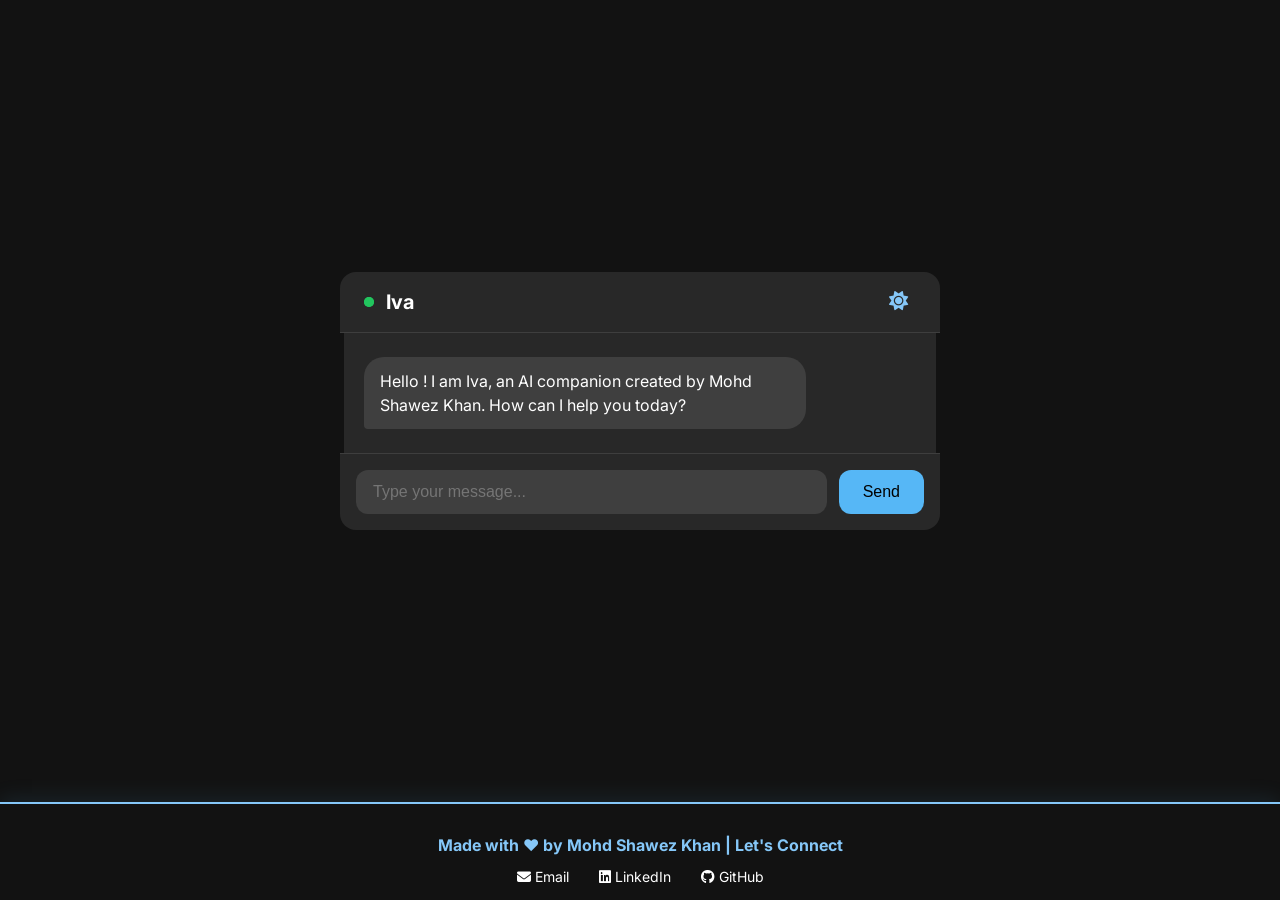
==== index.html @ 70903253 "Added file" ====
<!DOCTYPE html>
<html lang="en">
<head>
    <meta charset="UTF-8">
    <meta name="viewport" content="width=device-width, initial-scale=1.0">
    <title>Iva AI Companion</title>
    <!-- Link to the stylesheet -->
    <link rel="stylesheet" href="style.css">
    <!-- Add Font Awesome for the icons -->
    <link rel="stylesheet" href="https://cdnjs.cloudflare.com/ajax/libs/font-awesome/6.5.1/css/all.min.css">
</head>
<body>

    <!-- Main content area that holds the chat window -->
    <main>
        <div id="chat-window">
            <!-- The header for the chat window -->
            <header id="chat-header">
                <div class="header-content">
                    <span class="status-dot"></span>
                    <h1 class="header-title">Iva</h1>
                </div>
                <button id="theme-toggle" title="Toggle theme">
                    <i class="fas fa-sun"></i> <!-- Default icon is sun (for dark mode) -->
                </button>
            </header>

            <div id="chat-messages">
                <!-- Messages will be added here by JavaScript -->
            </div>
            <form id="chat-form">
                <input id="chat-input" type="text" placeholder="Type your message..." autocomplete="off">
                <button type="submit">Send</button>
            </form>
        </div>
    </main>

    <!-- The footer -->
    <footer id="footer">
        <div class="footer-container">
            <p class="footer-title">Made with ❤️ by Mohd Shawez Khan | Let's Connect</p>
            <div class="footer-links">
                <a href="mailto:kshawez786@gmail.com"><i class="fa-solid fa-envelope"></i> Email</a>
                <a href="https://www.linkedin.com/in/mohd-shawez-khan/" target="_blank"><i class="fa-brands fa-linkedin"></i> LinkedIn</a>
                <a href="https://github.com/shawez-04" target="_blank"><i class="fa-brands fa-github"></i> GitHub</a>
            </div>
        </div>
    </footer>

    <!-- Link to your JavaScript file -->
    <script src="script.js"></script>
</body>
</html>
---- style.css ----
/* --- Global Styles & Fonts --- */
@import url('https://fonts.googleapis.com/css2?family=Inter:wght@400;500;700&display=swap');

/* --- THEME COLORS --- */
/* DARK THEME (DEFAULT) */
:root {
    /* Base */
    --clr-dark-a0: #000000;
    --clr-light-a0: #ffffff;

    /* Surface */
    --clr-surface-a0: #121212;
    --clr-surface-a10: #282828;
    --clr-surface-a20: #3f3f3f;
    --clr-surface-a30: #575757;
    --clr-surface-a50: #8b8b8b;

    /* Primary */
    --clr-primary-a0: #56b7f6;
    --clr-primary-a20: #85c7f8;
    --clr-gradient-stop-2: #c13584; /* Adding a pink/purple for a richer gradient */


    /* Misc */
    --error-color: #ef4444;
    --border-color: rgba(255, 255, 255, 0.1);
}

/* LIGHT THEME */
[data-theme='light'] {
    /* Base */
    --clr-dark-a0: #18181b;       /* Nearly Black */
    --clr-light-a0: #ffffff;    /* White */

    /* Surface */
    --clr-surface-a0: #f4f4f5; /* Light Gray */
    --clr-surface-a10: #ffffff;    /* White */
    --clr-surface-a20: #e5e7eb;   /* Light Gray */
    --clr-surface-a30: #d1d5db;   /* Lighter Gray */
    --clr-surface-a50: #6b7280; /* Medium Gray */

    /* Primary */
    --clr-primary-a0: #3b82f6;    /* Stronger Blue */
    --clr-primary-a20: #60a5fa;
    --clr-gradient-stop-2: #8f00ff; /* A stronger purple for light mode */

    /* Misc */
    --border-color: rgba(0, 0, 0, 0.1);
}

body {
    font-family: 'Inter', sans-serif;
    background-color: var(--clr-surface-a0);
    color: var(--clr-light-a0);
    margin: 0;
    display: flex;
    flex-direction: column;
    min-height: 100vh;
    transition: background-color 0.3s, color 0.3s;
}

[data-theme='light'] body {
    color: var(--clr-dark-a0);
}

main {
    flex-grow: 1;
    display: flex;
    justify-content: center;
    align-items: center;
    padding: 1rem;
    overflow: hidden;
}


/* --- Main Chat Window --- */
#chat-window {
    width: 100%;
    max-width: 600px;
    height: 100%;
    position: relative;
    display: flex;
    flex-direction: column;
    border-radius: 1rem;
    overflow: hidden;
}

#chat-window::before {
    content: '';
    position: absolute;
    top: 50%;
    left: 50%;
    transform: translate(-50%, -50%);
    width: 200px;
    height: 150%;
    background-image: linear-gradient(180deg, var(--clr-primary-a0), var(--clr-gradient-stop-2));
    animation: rotBGimg 4s linear infinite;
    z-index: 1;
}

@keyframes rotBGimg {
    from {
        transform: translate(-50%, -50%) rotate(0deg);
    }
    to {
        transform: translate(-50%, -50%) rotate(360deg);
    }
}

#chat-window::after {
    content: '';
    position: absolute;
    background: var(--clr-surface-a10);
    inset: 4px;
    border-radius: 13px;
    z-index: 2;
}

/* --- Chat Header Styles --- */
#chat-header {
    padding: 0.75rem 1.5rem;
    background-color: var(--clr-surface-a10);
    border-bottom: 1px solid var(--border-color);
    position: relative;
    z-index: 3;
    flex-shrink: 0;
    display: flex;
    justify-content: space-between;
    align-items: center;
}

.header-content {
    display: flex;
    align-items: center;
    gap: 0.75rem;
}

.header-title {
    font-size: 1.25rem;
    font-weight: 700;
    margin: 0;
}

.status-dot {
    width: 10px;
    height: 10px;
    background-color: #22c55e;
    border-radius: 50%;
    position: relative;
}

.status-dot::before {
    content: '';
    position: absolute;
    width: 100%;
    height: 100%;
    background-color: #22c55e;
    border-radius: 50%;
    animation: pulse 2s infinite;
}

@keyframes pulse {
    0% {
        transform: scale(0.95);
        box-shadow: 0 0 0 0 rgba(34, 197, 94, 0.7);
    }
    70% {
        transform: scale(1);
        box-shadow: 0 0 0 10px rgba(34, 197, 94, 0);
    }
    100% {
        transform: scale(0.95);
        box-shadow: 0 0 0 0 rgba(34, 197, 94, 0);
    }
}

/* --- Theme Toggle Button --- */
#theme-toggle {
    background: none;
    border: none;
    color: var(--clr-primary-a20);
    font-size: 1.2rem;
    cursor: pointer;
    padding: 0.5rem;
    border-radius: 50%;
    display: flex;
    align-items: center;
    justify-content: center;
    transition: color 0.3s, background-color 0.3s, transform 0.3s;
}

#theme-toggle:hover {
    background-color: var(--clr-surface-a20);
    transform: scale(1.1) rotate(15deg);
}


/* --- Message Area --- */
#chat-messages {
    flex-grow: 1;
    padding: 1.5rem;
    overflow-y: auto;
    display: flex;
    flex-direction: column;
    gap: 1rem;
    position: relative;
    z-index: 3;
}

#chat-messages::-webkit-scrollbar {
    width: 8px;
}
#chat-messages::-webkit-scrollbar-track {
    background: transparent;
}
#chat-messages::-webkit-scrollbar-thumb {
    background-color: var(--clr-surface-a30);
    border-radius: 20px;
}

/* --- Individual Messages --- */
.message {
    display: flex;
    align-items: flex-end;
    gap: 0.75rem;
    max-width: 80%;
}
.message .bubble {
    padding: 0.75rem 1rem;
    border-radius: 1.25rem;
    line-height: 1.5;
    transition: background-color 0.3s, color 0.3s;
}
.message.ai {
    align-self: flex-start;
}
.message.ai .bubble {
    background-color: var(--clr-surface-a20);
    border-bottom-left-radius: 0.25rem;
}
.message.user {
    align-self: flex-end;
    flex-direction: row-reverse;
}
.message.user .bubble {
    background-color: var(--clr-primary-a0);
    color: var(--clr-dark-a0);
    font-weight: 500;
    border-bottom-right-radius: 0.25rem;
}
[data-theme='light'] .message.user .bubble {
    color: var(--clr-light-a0);
}
.message.error .bubble {
    background-color: transparent;
    border: 1px solid var(--error-color);
    color: var(--error-color);
}

/* --- Input Form --- */
#chat-form {
    display: flex;
    padding: 1rem;
    gap: 0.75rem;
    background-color: var(--clr-surface-a10);
    border-top: 1px solid var(--border-color);
    transition: background-color 0.3s, border-color 0.3s;
    position: relative;
    z-index: 3;
    flex-shrink: 0;
}
#chat-input {
    flex-grow: 1;
    background-color: var(--clr-surface-a20);
    border: 1px solid transparent;
    border-radius: 0.75rem;
    padding: 0.75rem 1rem;
    color: var(--clr-light-a0);
    font-size: 1rem;
    transition: border-color 0.2s ease-in-out, background-color 0.3s, color 0.3s;
}
[data-theme='light'] #chat-input {
    color: var(--clr-dark-a0);
}
#chat-input:focus {
    outline: none;
    border-color: var(--clr-primary-a0);
}
#chat-form button {
    background-color: var(--clr-primary-a0);
    color: var(--clr-dark-a0);
    border: none;
    border-radius: 0.75rem;
    padding: 0.75rem 1.5rem;
    font-size: 1rem;
    font-weight: 500;
    cursor: pointer;
    transition: background-color 0.2s ease-in-out;
}
[data-theme='light'] #chat-form button {
    color: var(--clr-light-a0);
}
#chat-form button:hover {
    background-color: var(--clr-primary-a20);
}
#chat-form button:disabled {
    background-color: var(--clr-surface-a30);
    cursor: not-allowed;
}

/* --- Footer Styles --- */
#footer {
    width: 100%;
    background-color: var(--clr-surface-a0);
    color: var(--clr-light-a0);
    padding: 15px 0;
    text-align: center;
    border-top: 2px solid var(--clr-primary-a20);
    box-shadow: 0 -4px 20px rgba(86, 183, 246, 0.1);
    transition: background-color 0.3s, border-color 0.3s;
}
[data-theme='light'] #footer {
    color: var(--clr-dark-a0);
}
.footer-container {
    display: flex;
    flex-direction: column;
    align-items: center;
    gap: 8px;
}
.footer-title {
    font-weight: 700;
    font-size: 16px;
    margin-bottom: 5px;
    color: var(--clr-primary-a20);
}
.footer-links {
    display: flex;
    flex-wrap: wrap;
    justify-content: center;
    gap: 30px;
}
.footer-links a {
    color: inherit;
    text-decoration: none;
    font-size: 14px;
    transition: all 0.3s ease;
}
.footer-links a:hover {
    color: var(--clr-primary-a0);
    text-shadow: 0 0 1px var(--clr-primary-a20);
    transform: scale(1.2);
}
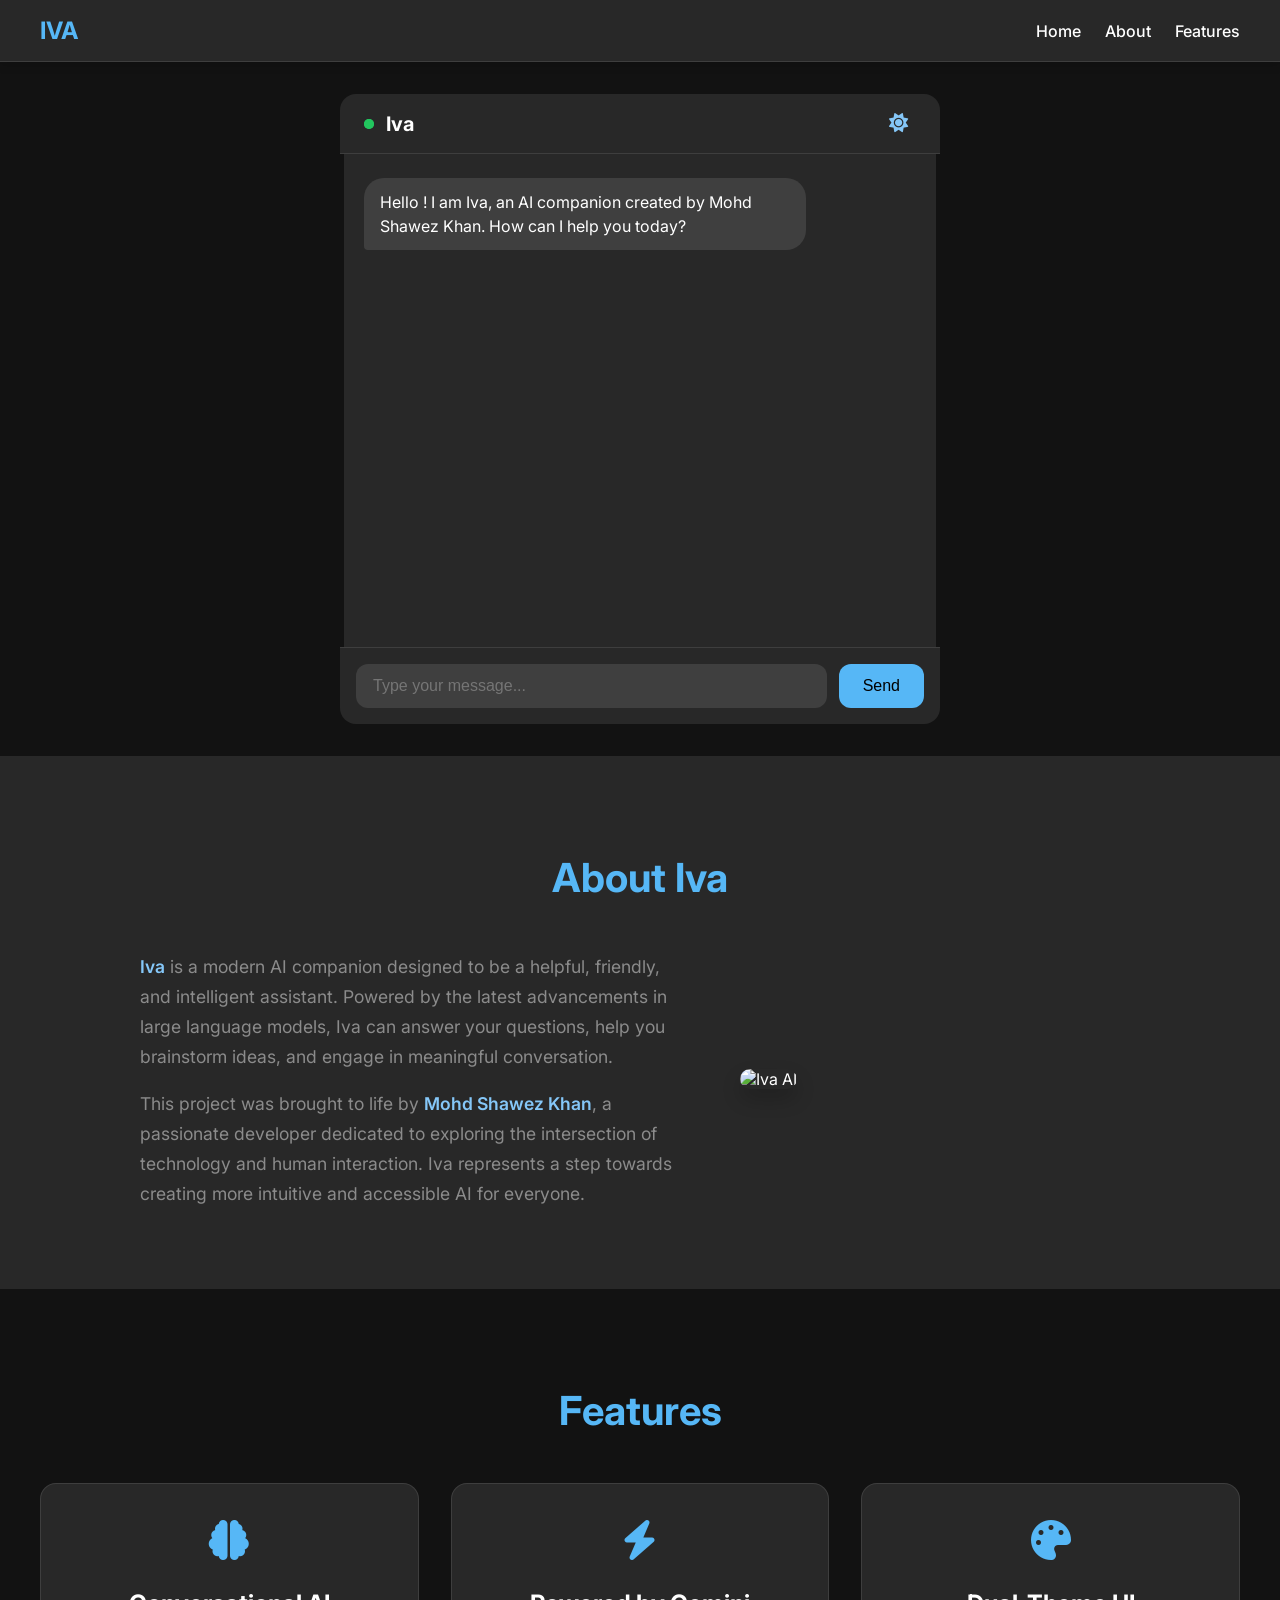
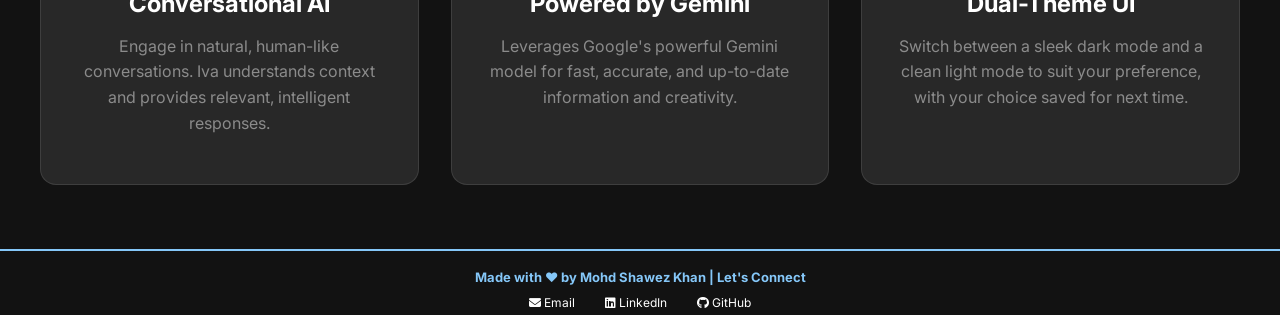
==== commit 3a317829: "Added Header and given about section and features section" ====
--- a/index.html
+++ b/index.html
@@ -4,12 +4,23 @@
     <meta charset="UTF-8">
     <meta name="viewport" content="width=device-width, initial-scale=1.0">
     <title>Iva AI Companion</title>
-    <!-- Link to the stylesheet -->
+    <link rel="icon" href="data:image/svg+xml,%3csvg xmlns='http://www.w3.org/2000/svg' viewBox='0 0 100 100'%3e%3ccircle cx='50' cy='50' r='45' fill='%23121212' stroke='%2356b7f6' stroke-width='8'/%3e%3ctext x='50' y='68' font-family='Arial, sans-serif' font-size='50' fill='%2356b7f6' text-anchor='middle' font-weight='bold'%3eI%3c/text%3e%3c/svg%3e">
     <link rel="stylesheet" href="style.css">
-    <!-- Add Font Awesome for the icons -->
     <link rel="stylesheet" href="https://cdnjs.cloudflare.com/ajax/libs/font-awesome/6.5.1/css/all.min.css">
 </head>
 <body>
+
+    <!-- The top-level website header -->
+    <header id="main-header">
+        <div class="header-container">
+            <div class="logo">IVA</div>
+            <nav class="main-nav">
+                <a href="#">Home</a>
+                <a href="#about">About</a>
+                <a href="#features">Features</a>
+            </nav>
+        </div>
+    </header>
 
     <!-- Main content area that holds the chat window -->
     <main>
@@ -21,7 +32,7 @@
                     <h1 class="header-title">Iva</h1>
                 </div>
                 <button id="theme-toggle" title="Toggle theme">
-                    <i class="fas fa-sun"></i> <!-- Default icon is sun (for dark mode) -->
+                    <i class="fas fa-sun"></i>
                 </button>
             </header>
 
@@ -34,6 +45,54 @@
             </form>
         </div>
     </main>
+
+    <!-- About Section -->
+    <section id="about">
+        <div class="about-container">
+            <h2 class="section-title">About Iva</h2>
+            <div class="about-content">
+                <div class="about-text">
+                    <p><strong>Iva</strong> is a modern AI companion designed to be a helpful, friendly, and intelligent assistant. Powered by the latest advancements in large language models, Iva can answer your questions, help you brainstorm ideas, and engage in meaningful conversation.</p>
+                    <p>This project was brought to life by <strong>Mohd Shawez Khan</strong>, a passionate developer dedicated to exploring the intersection of technology and human interaction. Iva represents a step towards creating more intuitive and accessible AI for everyone.</p>
+                </div>
+                <div class="about-image">
+                    <img src="https://placehold.co/400x400/56b7f6/121212?text=Iva" alt="Iva AI">
+                </div>
+            </div>
+        </div>
+    </section>
+<!-- Features Section -->
+<section id="features">
+    <div class="features-container">
+        <h2 class="section-title">Features</h2>
+        <div class="features-grid">
+            <!-- Feature Card 1 -->
+            <div class="feature-card">
+                <div class="feature-icon">
+                    <i class="fas fa-brain"></i>
+                </div>
+                <h3>Conversational AI</h3>
+                <p>Engage in natural, human-like conversations. Iva understands context and provides relevant, intelligent responses.</p>
+            </div>
+            <!-- Feature Card 2 -->
+            <div class="feature-card">
+                <div class="feature-icon">
+                    <i class="fas fa-bolt"></i>
+                </div>
+                <h3>Powered by Gemini</h3>
+                <p>Leverages Google's powerful Gemini model for fast, accurate, and up-to-date information and creativity.</p>
+            </div>
+            <!-- Feature Card 3 -->
+            <div class="feature-card">
+                <div class="feature-icon">
+                    <i class="fas fa-palette"></i>
+                </div>
+                <h3>Dual-Theme UI</h3>
+                <p>Switch between a sleek dark mode and a clean light mode to suit your preference, with your choice saved for next time.</p>
+            </div>
+        </div>
+    </div>
+</section>
 
     <!-- The footer -->
     <footer id="footer">
@@ -50,4 +109,4 @@
     <!-- Link to your JavaScript file -->
     <script src="script.js"></script>
 </body>
-</html>+</html>
--- a/style.css
+++ b/style.css
@@ -63,12 +63,60 @@
     color: var(--clr-dark-a0);
 }
 
+/* --- Main Website Header --- */
+#main-header {
+    width: 100%;
+    padding: 1rem 2rem;
+    background-color: var(--clr-surface-a10);
+    border-bottom: 1px solid var(--border-color);
+    box-shadow: 0 2px 10px rgba(0,0,0,0.2);
+    position: sticky;
+    top: 0;
+    z-index: 100;
+    box-sizing: border-box;
+}
+
+.header-container {
+    max-width: 1200px;
+    margin: 0 auto;
+    display: flex;
+    justify-content: space-between;
+    align-items: center;
+}
+
+.logo {
+    font-size: 1.5rem;
+    font-weight: 700;
+    color: var(--clr-primary-a0);
+}
+
+.main-nav {
+    display: flex;
+    gap: 1.5rem;
+}
+
+.main-nav a {
+    color: var(--clr-light-a0);
+    text-decoration: none;
+    font-weight: 500;
+    transition: color 0.2s;
+}
+
+[data-theme='light'] .main-nav a {
+    color: var(--clr-dark-a0);
+}
+
+.main-nav a:hover {
+    color: var(--clr-primary-a0);
+}
+
+
 main {
     flex-grow: 1;
     display: flex;
     justify-content: center;
     align-items: center;
-    padding: 1rem;
+    padding: 2rem 1rem; /* Added more padding */
     overflow: hidden;
 }
 
@@ -78,6 +126,7 @@
     width: 100%;
     max-width: 600px;
     height: 100%;
+    min-height: 70vh; /* Give it a minimum height */
     position: relative;
     display: flex;
     flex-direction: column;
@@ -308,12 +357,149 @@
     cursor: not-allowed;
 }
 
+/* --- About Section --- */
+#about {
+    padding: 4rem 2rem;
+    background-color: var(--clr-surface-a10);
+    opacity: 0;
+    transform: translateY(50px);
+    transition: opacity 0.6s ease-out, transform 0.6s ease-out;
+    visibility: hidden;
+}
+
+#about.visible {
+    opacity: 1;
+    transform: translateY(0);
+    visibility: visible;
+}
+
+.about-container {
+    max-width: 1000px;
+    margin: 0 auto;
+    text-align: center;
+}
+
+.section-title {
+    font-size: 2.5rem;
+    font-weight: 700;
+    color: var(--clr-primary-a0);
+    margin-bottom: 2rem;
+}
+
+.about-content {
+    display: flex;
+    align-items: center;
+    gap: 3rem;
+    text-align: left;
+}
+
+.about-text {
+    flex: 1;
+}
+
+.about-text p {
+    font-size: 1.1rem;
+    line-height: 1.7;
+    color: var(--clr-surface-a50);
+    margin-bottom: 1rem;
+}
+
+[data-theme='light'] .about-text p {
+    color: var(--clr-dark-a0);
+}
+
+.about-text strong {
+    color: var(--clr-primary-a20);
+    font-weight: 600;
+}
+
+.about-image {
+    flex: 1;
+    max-width: 400px;
+}
+
+.about-image img {
+    width: 100%;
+    border-radius: 1rem;
+    box-shadow: 0 10px 20px rgba(0,0,0,0.2);
+}
+
+/* Responsive adjustments for about section */
+@media (max-width: 768px) {
+    .about-content {
+        flex-direction: column;
+    }
+}
+
+/* --- Features Section --- */
+#features {
+    padding: 4rem 2rem;
+    background-color: var(--clr-surface-a0);
+    opacity: 0;
+    transform: translateY(50px);
+    transition: opacity 0.6s ease-out, transform 0.6s ease-out;
+    visibility: hidden;
+}
+
+#features.visible {
+    opacity: 1;
+    transform: translateY(0);
+    visibility: visible;
+}
+
+.features-container {
+    max-width: 1200px;
+    margin: 0 auto;
+    text-align: center;
+}
+
+.features-grid {
+    display: grid;
+    grid-template-columns: repeat(auto-fit, minmax(300px, 1fr));
+    gap: 2rem;
+    margin-top: 3rem;
+}
+
+.feature-card {
+    background-color: var(--clr-surface-a10);
+    padding: 2rem;
+    border-radius: 1rem;
+    border: 1px solid var(--border-color);
+    transition: transform 0.3s, box-shadow 0.3s;
+}
+
+.feature-card:hover {
+    transform: translateY(-10px);
+    box-shadow: 0 15px 30px rgba(0,0,0,0.2);
+}
+
+.feature-icon {
+    font-size: 2.5rem;
+    color: var(--clr-primary-a0);
+    margin-bottom: 1rem;
+}
+
+.feature-card h3 {
+    font-size: 1.5rem;
+    margin-bottom: 0.5rem;
+}
+
+.feature-card p {
+    color: var(--clr-surface-a50);
+    line-height: 1.6;
+}
+
+[data-theme='light'] .feature-card p {
+    color: var(--clr-dark-a0);
+}
+
+
 /* --- Footer Styles --- */
 #footer {
     width: 100%;
     background-color: var(--clr-surface-a0);
     color: var(--clr-light-a0);
-    padding: 15px 0;
+    padding: 5px 0 5px 0;
     text-align: center;
     border-top: 2px solid var(--clr-primary-a20);
     box-shadow: 0 -4px 20px rgba(86, 183, 246, 0.1);
@@ -326,11 +512,11 @@
     display: flex;
     flex-direction: column;
     align-items: center;
-    gap: 8px;
+    gap: 5px;
 }
 .footer-title {
     font-weight: 700;
-    font-size: 16px;
+    font-size: 13px;
     margin-bottom: 5px;
     color: var(--clr-primary-a20);
 }
@@ -343,7 +529,7 @@
 .footer-links a {
     color: inherit;
     text-decoration: none;
-    font-size: 14px;
+    font-size: 12px;
     transition: all 0.3s ease;
 }
 .footer-links a:hover {
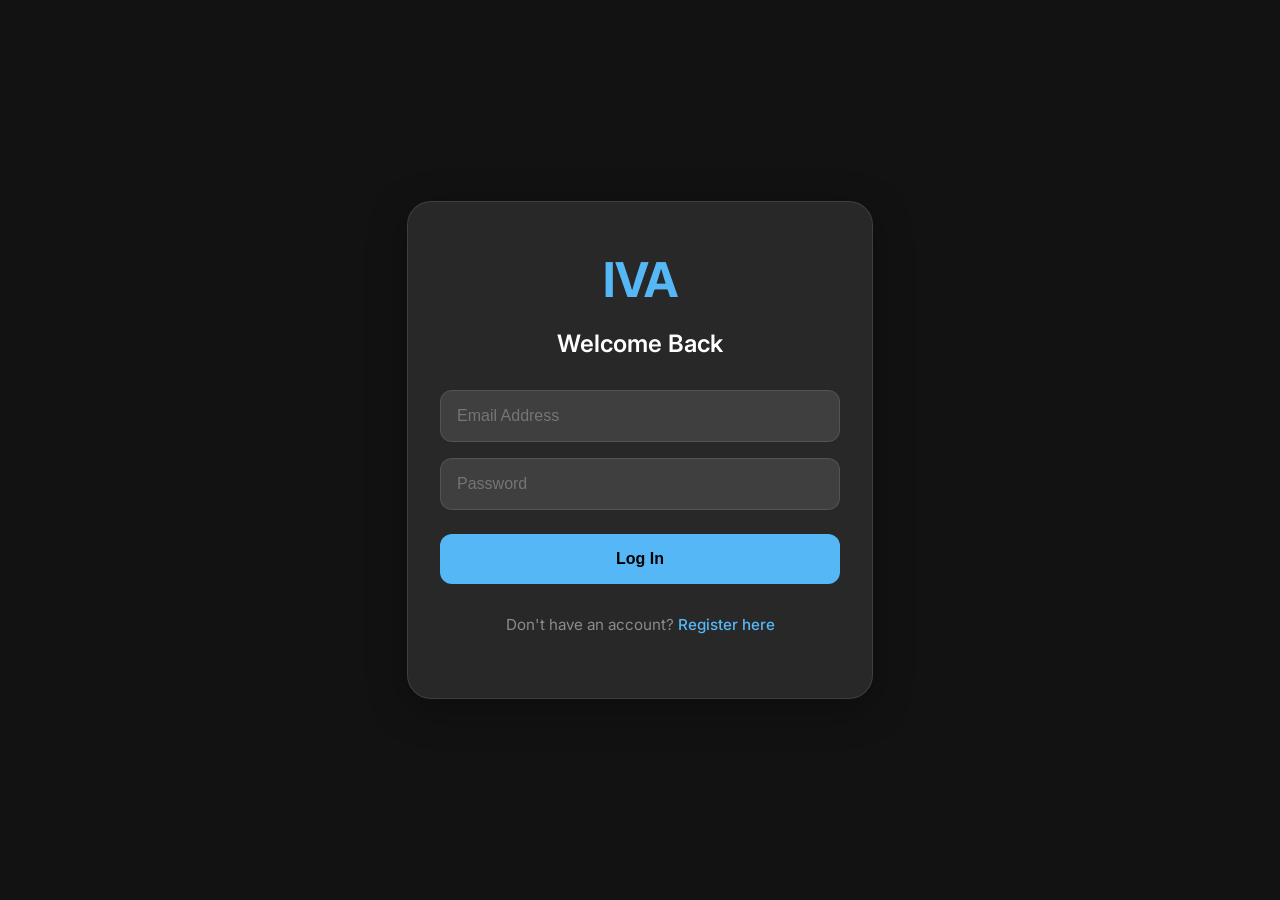
==== commit 641b5069: "Changed strucutre for deployment in GitHub" ====
--- a/index.html
+++ b/index.html
@@ -5,108 +5,122 @@
     <meta name="viewport" content="width=device-width, initial-scale=1.0">
     <title>Iva AI Companion</title>
     <link rel="icon" href="data:image/svg+xml,%3csvg xmlns='http://www.w3.org/2000/svg' viewBox='0 0 100 100'%3e%3ccircle cx='50' cy='50' r='45' fill='%23121212' stroke='%2356b7f6' stroke-width='8'/%3e%3ctext x='50' y='68' font-family='Arial, sans-serif' font-size='50' fill='%2356b7f6' text-anchor='middle' font-weight='bold'%3eI%3c/text%3e%3c/svg%3e">
+    <link rel="stylesheet" href="https://cdnjs.cloudflare.com/ajax/libs/font-awesome/6.5.1/css/all.min.css">
+
+    <!-- Link to your separated CSS file -->
     <link rel="stylesheet" href="style.css">
-    <link rel="stylesheet" href="https://cdnjs.cloudflare.com/ajax/libs/font-awesome/6.5.1/css/all.min.css">
 </head>
 <body>
 
-    <!-- The top-level website header -->
-    <header id="main-header">
-        <div class="header-container">
+    <!-- AUTHENTICATION OVERLAY -->
+    <div id="auth-section">
+        <div class="auth-box">
             <div class="logo">IVA</div>
-            <nav class="main-nav">
-                <a href="#">Home</a>
-                <a href="#about">About</a>
-                <a href="#features">Features</a>
-            </nav>
-        </div>
-    </header>
 
-    <!-- Main content area that holds the chat window -->
-    <main>
-        <div id="chat-window">
-            <!-- The header for the chat window -->
-            <header id="chat-header">
-                <div class="header-content">
-                    <span class="status-dot"></span>
-                    <h1 class="header-title">Iva</h1>
-                </div>
-                <button id="theme-toggle" title="Toggle theme">
-                    <i class="fas fa-sun"></i>
-                </button>
-            </header>
+            <form id="login-form">
+                <h2>Welcome Back</h2>
+                <div id="login-error" class="error-msg hidden"></div>
+                <input type="email" id="login-email" placeholder="Email Address" required>
+                <input type="password" id="login-password" placeholder="Password" required>
+                <button type="submit">Log In</button>
+                <div class="auth-switch"><p>Don't have an account? <a href="#" id="show-register">Register here</a></p></div>
+            </form>
 
-            <div id="chat-messages">
-                <!-- Messages will be added here by JavaScript -->
-            </div>
-            <form id="chat-form">
-                <input id="chat-input" type="text" placeholder="Type your message..." autocomplete="off">
-                <button type="submit">Send</button>
+            <form id="register-form" class="hidden">
+                <h2>Create Account</h2>
+                <div id="register-error" class="error-msg hidden"></div>
+                <input type="text" id="register-name" placeholder="Full Name" required>
+                <input type="email" id="register-email" placeholder="Email Address" required>
+                <input type="password" id="register-password" placeholder="Password (min 6 chars)" required minlength="6">
+                <button type="submit">Sign Up</button>
+                <div class="auth-switch"><p>Already have an account? <a href="#" id="show-login">Log in here</a></p></div>
             </form>
         </div>
-    </main>
+    </div>
 
-    <!-- About Section -->
-    <section id="about">
-        <div class="about-container">
-            <h2 class="section-title">About Iva</h2>
-            <div class="about-content">
-                <div class="about-text">
-                    <p><strong>Iva</strong> is a modern AI companion designed to be a helpful, friendly, and intelligent assistant. Powered by the latest advancements in large language models, Iva can answer your questions, help you brainstorm ideas, and engage in meaningful conversation.</p>
-                    <p>This project was brought to life by <strong>Mohd Shawez Khan</strong>, a passionate developer dedicated to exploring the intersection of technology and human interaction. Iva represents a step towards creating more intuitive and accessible AI for everyone.</p>
+    <!-- MAIN APP SECTION -->
+    <div id="app-section" class="hidden">
+        <header id="main-header">
+            <div class="header-container">
+                <div class="logo">IVA</div>
+
+                <!-- RE-ADDED GREETING SECTION -->
+                <div class="user-greeting">
+                    <span id="header-user-name"></span>
                 </div>
-                <div class="about-image">
-                    <img src="https://placehold.co/400x400/56b7f6/121212?text=Iva" alt="Iva AI">
+
+                <nav class="main-nav">
+
+                    <!-- App-style Profile Dropdown -->
+                    <div class="profile-dropdown">
+                        <button id="profile-toggle-btn" class="profile-btn">
+                            <i class="fas fa-user-circle profile-icon"></i>
+                            <span>Profile</span>
+                            <i class="fas fa-chevron-down chevron-icon"></i>
+                        </button>
+
+                        <!-- Dropdown Menu -->
+                        <div id="profile-menu" class="profile-menu hidden">
+                            <div class="profile-header">
+                                <span class="profile-label">Signed in as</span><br>
+                                <strong id="dropdown-email" class="profile-email">user@example.com</strong>
+                            </div>
+                            <a href="#" id="clear-chats-btn" class="profile-menu-item">
+                                <i class="fas fa-trash-alt reddish-icon"></i> Clear all chats
+                            </a>
+                            <a href="#" id="logout-btn" class="profile-menu-item logout-item">
+                                <i class="fas fa-sign-out-alt"></i> Logout
+                            </a>
+                        </div>
+                    </div>
+
+                </nav>
+            </div>
+        </header>
+
+        <div id="app-layout">
+            <!-- Sidebar for Chat History -->
+            <aside id="sidebar">
+                <button id="new-chat-btn"><i class="fas fa-plus"></i> New Chat</button>
+                <ul id="history-list">
+                    <!-- History items populated via JS -->
+                </ul>
+
+                <!-- Contact Footer Section -->
+                <div class="sidebar-footer">
+                    <div class="footer-title">Created by Mohd Shawez Khan</div>
+                    <div class="footer-links">
+                        <a href="https://github.com/shawez-04" target="_blank" class="footer-link">
+                            <i class="fab fa-github"></i> GitHub
+                        </a>
+                        <a href="https://www.linkedin.com/in/mohd-shawez-khan" target="_blank" class="footer-link">
+                            <i class="fab fa-linkedin"></i> LinkedIn
+                        </a>
+                    </div>
                 </div>
-            </div>
-        </div>
-    </section>
-<!-- Features Section -->
-<section id="features">
-    <div class="features-container">
-        <h2 class="section-title">Features</h2>
-        <div class="features-grid">
-            <!-- Feature Card 1 -->
-            <div class="feature-card">
-                <div class="feature-icon">
-                    <i class="fas fa-brain"></i>
+            </aside>
+
+            <!-- Main Chat Area -->
+            <main>
+                <div id="chat-window">
+                    <header id="chat-header">
+                        <div class="header-content">
+                            <h1 class="header-title" id="chat-title-display">New Conversation</h1>
+                        </div>
+                        <button id="theme-toggle" title="Toggle theme"><i class="fas fa-sun"></i></button>
+                    </header>
+
+                    <div id="chat-messages"></div>
+                    <form id="chat-form">
+                        <input id="chat-input" type="text" placeholder="Message Iva..." autocomplete="off">
+                        <button type="submit">Send</button>
+                    </form>
                 </div>
-                <h3>Conversational AI</h3>
-                <p>Engage in natural, human-like conversations. Iva understands context and provides relevant, intelligent responses.</p>
-            </div>
-            <!-- Feature Card 2 -->
-            <div class="feature-card">
-                <div class="feature-icon">
-                    <i class="fas fa-bolt"></i>
-                </div>
-                <h3>Powered by Gemini</h3>
-                <p>Leverages Google's powerful Gemini model for fast, accurate, and up-to-date information and creativity.</p>
-            </div>
-            <!-- Feature Card 3 -->
-            <div class="feature-card">
-                <div class="feature-icon">
-                    <i class="fas fa-palette"></i>
-                </div>
-                <h3>Dual-Theme UI</h3>
-                <p>Switch between a sleek dark mode and a clean light mode to suit your preference, with your choice saved for next time.</p>
-            </div>
+            </main>
         </div>
     </div>
-</section>
 
-    <!-- The footer -->
-    <footer id="footer">
-        <div class="footer-container">
-            <p class="footer-title">Made with ❤️ by Mohd Shawez Khan | Let's Connect</p>
-            <div class="footer-links">
-                <a href="mailto:kshawez786@gmail.com"><i class="fa-solid fa-envelope"></i> Email</a>
-                <a href="https://www.linkedin.com/in/mohd-shawez-khan/" target="_blank"><i class="fa-brands fa-linkedin"></i> LinkedIn</a>
-                <a href="https://github.com/shawez-04" target="_blank"><i class="fa-brands fa-github"></i> GitHub</a>
-            </div>
-        </div>
-    </footer>
-
-    <!-- Link to your JavaScript file -->
+    <!-- Link to your separated JS file -->
     <script src="script.js"></script>
 </body>
-</html>
+</html>
--- a/style.css
+++ b/style.css
@@ -4,47 +4,31 @@
 /* --- THEME COLORS --- */
 /* DARK THEME (DEFAULT) */
 :root {
-    /* Base */
     --clr-dark-a0: #000000;
     --clr-light-a0: #ffffff;
-
-    /* Surface */
     --clr-surface-a0: #121212;
     --clr-surface-a10: #282828;
     --clr-surface-a20: #3f3f3f;
     --clr-surface-a30: #575757;
     --clr-surface-a50: #8b8b8b;
-
-    /* Primary */
     --clr-primary-a0: #56b7f6;
     --clr-primary-a20: #85c7f8;
-    --clr-gradient-stop-2: #c13584; /* Adding a pink/purple for a richer gradient */
-
-
-    /* Misc */
+    --clr-gradient-stop-2: #c13584;
     --error-color: #ef4444;
     --border-color: rgba(255, 255, 255, 0.1);
 }
 
-/* LIGHT THEME */
 [data-theme='light'] {
-    /* Base */
-    --clr-dark-a0: #18181b;       /* Nearly Black */
-    --clr-light-a0: #ffffff;    /* White */
-
-    /* Surface */
-    --clr-surface-a0: #f4f4f5; /* Light Gray */
-    --clr-surface-a10: #ffffff;    /* White */
-    --clr-surface-a20: #e5e7eb;   /* Light Gray */
-    --clr-surface-a30: #d1d5db;   /* Lighter Gray */
-    --clr-surface-a50: #6b7280; /* Medium Gray */
-
-    /* Primary */
-    --clr-primary-a0: #3b82f6;    /* Stronger Blue */
+    --clr-dark-a0: #18181b;
+    --clr-light-a0: #ffffff;
+    --clr-surface-a0: #f4f4f5;
+    --clr-surface-a10: #ffffff;
+    --clr-surface-a20: #e5e7eb;
+    --clr-surface-a30: #d1d5db;
+    --clr-surface-a50: #6b7280;
+    --clr-primary-a0: #3b82f6;
     --clr-primary-a20: #60a5fa;
-    --clr-gradient-stop-2: #8f00ff; /* A stronger purple for light mode */
-
-    /* Misc */
+    --clr-gradient-stop-2: #8f00ff;
     --border-color: rgba(0, 0, 0, 0.1);
 }
 
@@ -55,7 +39,8 @@
     margin: 0;
     display: flex;
     flex-direction: column;
-    min-height: 100vh;
+    height: 100vh;
+    overflow: hidden;
     transition: background-color 0.3s, color 0.3s;
 }
 
@@ -63,21 +48,134 @@
     color: var(--clr-dark-a0);
 }
 
-/* --- Main Website Header --- */
+.hidden {
+    display: none !important;
+}
+
+/* --- Auth Section --- */
+#auth-section {
+    position: fixed;
+    inset: 0;
+    background-color: var(--clr-surface-a0);
+    z-index: 1000;
+    display: flex;
+    justify-content: center;
+    align-items: center;
+    overflow-y: auto;
+    padding: 2rem;
+}
+
+.auth-box {
+    background-color: var(--clr-surface-a10);
+    padding: 3rem 2rem;
+    border-radius: 1.5rem;
+    box-shadow: 0 10px 40px rgba(0,0,0,0.3);
+    width: 100%;
+    max-width: 400px;
+    text-align: center;
+    border: 1px solid var(--border-color);
+}
+
+    .auth-box .logo {
+        font-size: 3rem;
+        margin-bottom: 0.5rem;
+        color: var(--clr-primary-a0);
+        font-weight: bold;
+    }
+
+    .auth-box h2 {
+        margin-bottom: 2rem;
+        font-size: 1.5rem;
+        font-weight: 600;
+    }
+
+    .auth-box input {
+        width: 100%;
+        margin-bottom: 1rem;
+        padding: 1rem;
+        border-radius: 0.75rem;
+        border: 1px solid var(--border-color);
+        background-color: var(--clr-surface-a20);
+        color: var(--clr-light-a0);
+        font-size: 1rem;
+        box-sizing: border-box;
+    }
+
+[data-theme='light'] .auth-box input {
+    color: var(--clr-dark-a0);
+}
+
+.auth-box input:focus {
+    outline: none;
+    border-color: var(--clr-primary-a0);
+}
+
+.auth-box button {
+    width: 100%;
+    padding: 1rem;
+    border-radius: 0.75rem;
+    background-color: var(--clr-primary-a0);
+    color: var(--clr-dark-a0);
+    font-weight: 600;
+    font-size: 1rem;
+    border: none;
+    cursor: pointer;
+    margin-bottom: 1rem;
+    margin-top: 0.5rem;
+    transition: background-color 0.2s;
+}
+
+[data-theme='light'] .auth-box button {
+    color: var(--clr-light-a0);
+}
+
+.auth-box button:hover {
+    background-color: var(--clr-primary-a20);
+}
+
+.auth-switch p {
+    color: var(--clr-surface-a50);
+    font-size: 0.95rem;
+}
+
+.auth-switch a {
+    color: var(--clr-primary-a0);
+    text-decoration: none;
+    font-weight: 500;
+}
+
+.error-msg {
+    color: var(--error-color);
+    background-color: rgba(239, 68, 68, 0.1);
+    padding: 0.75rem;
+    border-radius: 0.5rem;
+    margin-bottom: 1rem;
+    font-size: 0.9rem;
+    border: 1px solid rgba(239, 68, 68, 0.3);
+}
+
+/* --- App Section Container --- */
+#app-section {
+    display: flex;
+    flex-direction: column;
+    height: 100vh;
+    width: 100%;
+}
+
+/* --- Header --- */
 #main-header {
     width: 100%;
     padding: 1rem 2rem;
     background-color: var(--clr-surface-a10);
     border-bottom: 1px solid var(--border-color);
     box-shadow: 0 2px 10px rgba(0,0,0,0.2);
-    position: sticky;
-    top: 0;
     z-index: 100;
     box-sizing: border-box;
+    flex-shrink: 0;
 }
 
 .header-container {
-    max-width: 1200px;
+    max-width: 1400px;
     margin: 0 auto;
     display: flex;
     justify-content: space-between;
@@ -93,14 +191,14 @@
 .main-nav {
     display: flex;
     gap: 1.5rem;
-}
-
-.main-nav a {
-    color: var(--clr-light-a0);
-    text-decoration: none;
-    font-weight: 500;
-    transition: color 0.2s;
-}
+    align-items: center;
+}
+
+    .main-nav a {
+        color: var(--clr-light-a0);
+        text-decoration: none;
+        font-weight: 500;
+    }
 
 [data-theme='light'] .main-nav a {
     color: var(--clr-dark-a0);
@@ -110,69 +208,123 @@
     color: var(--clr-primary-a0);
 }
 
-
+#logout-btn {
+    color: var(--error-color);
+    cursor: pointer;
+    font-weight: bold;
+}
+
+/* --- App Layout (Sidebar + Chat) --- */
+#app-layout {
+    display: flex;
+    flex-grow: 1;
+    overflow: hidden;
+    width: 100%;
+    max-width: 1400px;
+    margin: 0 auto;
+}
+
+/* --- Sidebar (History) --- */
+#sidebar {
+    width: 280px;
+    background-color: var(--clr-surface-a0);
+    border-right: 1px solid var(--border-color);
+    display: flex;
+    flex-direction: column;
+    padding: 1rem;
+    box-sizing: border-box;
+    flex-shrink: 0;
+    overflow-y: auto;
+}
+
+#new-chat-btn {
+    width: 100%;
+    padding: 0.75rem;
+    background-color: transparent;
+    border: 1px solid var(--clr-primary-a0);
+    color: var(--clr-primary-a0);
+    border-radius: 0.5rem;
+    cursor: pointer;
+    font-weight: 600;
+    margin-bottom: 1rem;
+    transition: background-color 0.2s, color 0.2s;
+    display: flex;
+    align-items: center;
+    justify-content: center;
+    gap: 0.5rem;
+}
+
+    #new-chat-btn:hover {
+        background-color: var(--clr-primary-a0);
+        color: var(--clr-dark-a0);
+    }
+
+[data-theme='light'] #new-chat-btn:hover {
+    color: var(--clr-light-a0);
+}
+
+#history-list {
+    list-style: none;
+    padding: 0;
+    margin: 0;
+    display: flex;
+    flex-direction: column;
+    gap: 0.25rem;
+}
+
+.history-item {
+    padding: 0.75rem;
+    border-radius: 0.5rem;
+    cursor: pointer;
+    transition: background-color 0.2s;
+    white-space: nowrap;
+    overflow: hidden;
+    text-overflow: ellipsis;
+    font-size: 0.95rem;
+    color: var(--clr-light-a0);
+    display: flex;
+    align-items: center;
+    gap: 0.75rem;
+}
+
+[data-theme='light'] .history-item {
+    color: var(--clr-dark-a0);
+}
+
+.history-item:hover, .history-item.active {
+    background-color: var(--clr-surface-a20);
+}
+
+.history-item i {
+    color: var(--clr-surface-a50);
+    font-size: 0.9rem;
+}
+
+/* --- Main Chat Area --- */
 main {
     flex-grow: 1;
     display: flex;
     justify-content: center;
-    align-items: center;
-    padding: 2rem 1rem; /* Added more padding */
+    padding: 1.5rem;
     overflow: hidden;
 }
 
-
-/* --- Main Chat Window --- */
 #chat-window {
     width: 100%;
-    max-width: 600px;
+    max-width: 850px;
     height: 100%;
-    min-height: 70vh; /* Give it a minimum height */
-    position: relative;
     display: flex;
     flex-direction: column;
     border-radius: 1rem;
     overflow: hidden;
-}
-
-#chat-window::before {
-    content: '';
-    position: absolute;
-    top: 50%;
-    left: 50%;
-    transform: translate(-50%, -50%);
-    width: 200px;
-    height: 150%;
-    background-image: linear-gradient(180deg, var(--clr-primary-a0), var(--clr-gradient-stop-2));
-    animation: rotBGimg 4s linear infinite;
-    z-index: 1;
-}
-
-@keyframes rotBGimg {
-    from {
-        transform: translate(-50%, -50%) rotate(0deg);
-    }
-    to {
-        transform: translate(-50%, -50%) rotate(360deg);
-    }
-}
-
-#chat-window::after {
-    content: '';
-    position: absolute;
-    background: var(--clr-surface-a10);
-    inset: 4px;
-    border-radius: 13px;
-    z-index: 2;
-}
-
-/* --- Chat Header Styles --- */
+    background-color: var(--clr-surface-a10);
+    box-shadow: 0 4px 20px rgba(0,0,0,0.1);
+    border: 1px solid var(--border-color);
+}
+
 #chat-header {
-    padding: 0.75rem 1.5rem;
-    background-color: var(--clr-surface-a10);
+    padding: 1rem 1.5rem;
     border-bottom: 1px solid var(--border-color);
-    position: relative;
-    z-index: 3;
-    flex-shrink: 0;
     display: flex;
     justify-content: space-between;
     align-items: center;
@@ -184,46 +336,10 @@
     gap: 0.75rem;
 }
 
-.header-title {
-    font-size: 1.25rem;
-    font-weight: 700;
-    margin: 0;
-}
-
-.status-dot {
-    width: 10px;
-    height: 10px;
-    background-color: #22c55e;
-    border-radius: 50%;
-    position: relative;
-}
-
-.status-dot::before {
-    content: '';
-    position: absolute;
-    width: 100%;
-    height: 100%;
-    background-color: #22c55e;
-    border-radius: 50%;
-    animation: pulse 2s infinite;
-}
-
-@keyframes pulse {
-    0% {
-        transform: scale(0.95);
-        box-shadow: 0 0 0 0 rgba(34, 197, 94, 0.7);
-    }
-    70% {
-        transform: scale(1);
-        box-shadow: 0 0 0 10px rgba(34, 197, 94, 0);
-    }
-    100% {
-        transform: scale(0.95);
-        box-shadow: 0 0 0 0 rgba(34, 197, 94, 0);
-    }
-}
-
-/* --- Theme Toggle Button --- */
+[data-theme='light'] .header-title {
+    color: var(--clr-dark-a0)
+}
+
 #theme-toggle {
     background: none;
     border: none;
@@ -232,19 +348,14 @@
     cursor: pointer;
     padding: 0.5rem;
     border-radius: 50%;
-    display: flex;
-    align-items: center;
-    justify-content: center;
-    transition: color 0.3s, background-color 0.3s, transform 0.3s;
-}
-
-#theme-toggle:hover {
-    background-color: var(--clr-surface-a20);
-    transform: scale(1.1) rotate(15deg);
-}
-
-
-/* --- Message Area --- */
+    transition: transform 0.3s;
+}
+
+    #theme-toggle:hover {
+        background-color: var(--clr-surface-a20);
+        transform: scale(1.1);
+    }
+
 #chat-messages {
     flex-grow: 1;
     padding: 1.5rem;
@@ -252,288 +363,320 @@
     display: flex;
     flex-direction: column;
     gap: 1rem;
-    position: relative;
-    z-index: 3;
+    scroll-behavior: smooth;
+}
+
+[data-theme='light'] #chat-messages {
+    color: var(--clr-dark-a0);
 }
 
 #chat-messages::-webkit-scrollbar {
-    width: 8px;
-}
-#chat-messages::-webkit-scrollbar-track {
-    background: transparent;
-}
+    width: 6px;
+}
+
 #chat-messages::-webkit-scrollbar-thumb {
     background-color: var(--clr-surface-a30);
-    border-radius: 20px;
-}
-
-/* --- Individual Messages --- */
+    border-radius: 10px;
+}
+
 .message {
     display: flex;
     align-items: flex-end;
     gap: 0.75rem;
-    max-width: 80%;
-}
-.message .bubble {
-    padding: 0.75rem 1rem;
-    border-radius: 1.25rem;
-    line-height: 1.5;
-    transition: background-color 0.3s, color 0.3s;
-}
-.message.ai {
-    align-self: flex-start;
-}
-.message.ai .bubble {
-    background-color: var(--clr-surface-a20);
-    border-bottom-left-radius: 0.25rem;
-}
-.message.user {
-    align-self: flex-end;
-    flex-direction: row-reverse;
-}
-.message.user .bubble {
-    background-color: var(--clr-primary-a0);
-    color: var(--clr-dark-a0);
-    font-weight: 500;
-    border-bottom-right-radius: 0.25rem;
-}
+    max-width: 85%;
+}
+
+    .message .bubble {
+        padding: 0.75rem 1rem;
+        border-radius: 1.25rem;
+        line-height: 1.5;
+        word-wrap: break-word;
+    }
+
+    .message.model {
+        align-self: flex-start;
+    }
+
+        .message.model .bubble {
+            background-color: var(--clr-surface-a20);
+            border-bottom-left-radius: 0.25rem;
+        }
+
+    .message.user {
+        align-self: flex-end;
+        flex-direction: row-reverse;
+    }
+
+        .message.user .bubble {
+            background-color: var(--clr-primary-a0);
+            color: var(--clr-dark-a0);
+            font-weight: 500;
+            border-bottom-right-radius: 0.25rem;
+        }
+
 [data-theme='light'] .message.user .bubble {
     color: var(--clr-light-a0);
 }
+
 .message.error .bubble {
     background-color: transparent;
     border: 1px solid var(--error-color);
     color: var(--error-color);
 }
 
-/* --- Input Form --- */
 #chat-form {
     display: flex;
     padding: 1rem;
     gap: 0.75rem;
-    background-color: var(--clr-surface-a10);
     border-top: 1px solid var(--border-color);
-    transition: background-color 0.3s, border-color 0.3s;
-    position: relative;
-    z-index: 3;
-    flex-shrink: 0;
-}
+}
+
 #chat-input {
     flex-grow: 1;
     background-color: var(--clr-surface-a20);
     border: 1px solid transparent;
     border-radius: 0.75rem;
-    padding: 0.75rem 1rem;
+    padding: 0.75rem 1.2rem;
     color: var(--clr-light-a0);
     font-size: 1rem;
-    transition: border-color 0.2s ease-in-out, background-color 0.3s, color 0.3s;
-}
+}
+
 [data-theme='light'] #chat-input {
     color: var(--clr-dark-a0);
 }
+
 #chat-input:focus {
     outline: none;
     border-color: var(--clr-primary-a0);
 }
+
 #chat-form button {
     background-color: var(--clr-primary-a0);
     color: var(--clr-dark-a0);
     border: none;
     border-radius: 0.75rem;
     padding: 0.75rem 1.5rem;
-    font-size: 1rem;
-    font-weight: 500;
-    cursor: pointer;
-    transition: background-color 0.2s ease-in-out;
-}
+    font-weight: 600;
+    cursor: pointer;
+    transition: background-color 0.2s;
+}
+
 [data-theme='light'] #chat-form button {
     color: var(--clr-light-a0);
 }
+
 #chat-form button:hover {
     background-color: var(--clr-primary-a20);
 }
+
 #chat-form button:disabled {
     background-color: var(--clr-surface-a30);
     cursor: not-allowed;
 }
 
-/* --- About Section --- */
-#about {
-    padding: 4rem 2rem;
-    background-color: var(--clr-surface-a10);
-    opacity: 0;
-    transform: translateY(50px);
-    transition: opacity 0.6s ease-out, transform 0.6s ease-out;
-    visibility: hidden;
-}
-
-#about.visible {
-    opacity: 1;
-    transform: translateY(0);
-    visibility: visible;
-}
-
-.about-container {
-    max-width: 1000px;
-    margin: 0 auto;
-    text-align: center;
-}
-
-.section-title {
-    font-size: 2.5rem;
-    font-weight: 700;
+@media (max-width: 768px) {
+    #sidebar {
+        display: none;
+    }
+}
+
+/* --- Profile Dropdown --- */
+.user-greeting {
+    margin-left: auto;
+    margin-right: 1.5rem;
+    font-weight: 500;
+}
+
+.profile-dropdown {
+    position: relative;
+}
+
+.profile-btn {
+    background: none;
+    border: none;
+    color: var(--clr-light-a0); /* Explicitly set to theme variable */
+    cursor: pointer;
+    font-size: 1rem;
+    display: flex;
+    align-items: center;
+    gap: 0.5rem;
+    font-family: inherit;
+}
+
+[data-theme='light'] .profile-btn {
+    color: var(--clr-dark-a0); /* Automatically swaps in light mode */
+}
+
+.profile-icon {
+    font-size: 1.5rem;
     color: var(--clr-primary-a0);
-    margin-bottom: 2rem;
-}
-
-.about-content {
-    display: flex;
-    align-items: center;
-    gap: 3rem;
-    text-align: left;
-}
-
-.about-text {
-    flex: 1;
-}
-
-.about-text p {
-    font-size: 1.1rem;
-    line-height: 1.7;
-    color: var(--clr-surface-a50);
-    margin-bottom: 1rem;
-}
-
-[data-theme='light'] .about-text p {
-    color: var(--clr-dark-a0);
-}
-
-.about-text strong {
-    color: var(--clr-primary-a20);
-    font-weight: 600;
-}
-
-.about-image {
-    flex: 1;
-    max-width: 400px;
-}
-
-.about-image img {
-    width: 100%;
-    border-radius: 1rem;
-    box-shadow: 0 10px 20px rgba(0,0,0,0.2);
-}
-
-/* Responsive adjustments for about section */
-@media (max-width: 768px) {
-    .about-content {
-        flex-direction: column;
-    }
-}
-
-/* --- Features Section --- */
-#features {
-    padding: 4rem 2rem;
-    background-color: var(--clr-surface-a0);
-    opacity: 0;
-    transform: translateY(50px);
-    transition: opacity 0.6s ease-out, transform 0.6s ease-out;
-    visibility: hidden;
-}
-
-#features.visible {
-    opacity: 1;
-    transform: translateY(0);
-    visibility: visible;
-}
-
-.features-container {
-    max-width: 1200px;
-    margin: 0 auto;
-    text-align: center;
-}
-
-.features-grid {
-    display: grid;
-    grid-template-columns: repeat(auto-fit, minmax(300px, 1fr));
-    gap: 2rem;
-    margin-top: 3rem;
-}
-
-.feature-card {
-    background-color: var(--clr-surface-a10);
-    padding: 2rem;
-    border-radius: 1rem;
+}
+
+.chevron-icon {
+    font-size: 0.8rem;
+}
+
+.profile-menu {
+    position: absolute;
+    right: 0;
+    top: 120%;
+    background-color: var(--clr-surface-a10); /* Dynamic background */
+    color: var(--clr-light-a0); /* Dynamic text color */
     border: 1px solid var(--border-color);
-    transition: transform 0.3s, box-shadow 0.3s;
-}
-
-.feature-card:hover {
-    transform: translateY(-10px);
-    box-shadow: 0 15px 30px rgba(0,0,0,0.2);
-}
-
-.feature-icon {
-    font-size: 2.5rem;
-    color: var(--clr-primary-a0);
-    margin-bottom: 1rem;
-}
-
-.feature-card h3 {
-    font-size: 1.5rem;
-    margin-bottom: 0.5rem;
-}
-
-.feature-card p {
-    color: var(--clr-surface-a50);
-    line-height: 1.6;
-}
-
-[data-theme='light'] .feature-card p {
-    color: var(--clr-dark-a0);
-}
-
-
-/* --- Footer Styles --- */
-#footer {
-    width: 100%;
-    background-color: var(--clr-surface-a0);
-    color: var(--clr-light-a0);
-    padding: 5px 0 5px 0;
-    text-align: center;
-    border-top: 2px solid var(--clr-primary-a20);
-    box-shadow: 0 -4px 20px rgba(86, 183, 246, 0.1);
-    transition: background-color 0.3s, border-color 0.3s;
-}
-[data-theme='light'] #footer {
-    color: var(--clr-dark-a0);
-}
-.footer-container {
-    display: flex;
-    flex-direction: column;
-    align-items: center;
-    gap: 5px;
-}
-.footer-title {
-    font-weight: 700;
-    font-size: 13px;
-    margin-bottom: 5px;
-    color: var(--clr-primary-a20);
-}
-.footer-links {
-    display: flex;
-    flex-wrap: wrap;
-    justify-content: center;
-    gap: 30px;
-}
-.footer-links a {
+    border-radius: 0.75rem;
+    box-shadow: 0 10px 30px rgba(0,0,0,0.5);
+    min-width: 220px;
+    z-index: 200;
+    overflow: hidden;
+    display: flex;
+    flex-direction: column;
+}
+
+[data-theme="light"] .profile-menu {
+    color: var(--clr-dark-a0);
+    box-shadow: 0 10px 30px rgba(0,0,0,0.1);
+}
+
+.profile-header {
+    padding: 1rem;
+    border-bottom: 1px solid var(--border-color);
+}
+
+.profile-label {
+    font-size: 0.8rem;
+    opacity: 0.7;
+}
+
+.profile-email {
+    font-size: 0.9rem;
+    word-break: break-all;
+}
+
+.profile-menu-item {
+    padding: 0.75rem 1rem;
     color: inherit;
     text-decoration: none;
-    font-size: 12px;
-    transition: all 0.3s ease;
-}
-.footer-links a:hover {
-    color: var(--clr-primary-a0);
-    text-shadow: 0 0 1px var(--clr-primary-a20);
-    transform: scale(1.2);
-}
+    font-size: 0.9rem;
+    display: flex;
+    align-items: center;
+    gap: 0.5rem;
+    transition: background-color 0.2s;
+}
+
+    .profile-menu-item:hover {
+        background-color: var(--clr-surface-a20);
+    }
+
+/* Reddish Logout & Delete Text/Icons */
+.logout-item {
+    color: var(--error-color); /* Linked directly to error-color variable */
+    border-top: 1px solid var(--border-color);
+}
+
+.reddish-icon,
+.delete-icon {
+    color: var(--error-color) !important; /* Forced reddish color globally */
+}
+
+/* --- Sidebar Layout & Contact Footer --- */
+#sidebar {
+    display: flex;
+    flex-direction: column;
+}
+
+#history-list {
+    flex-grow: 1;
+    overflow-y: auto;
+    margin-bottom: 1rem;
+}
+
+.sidebar-footer {
+    margin-top: auto;
+    padding-top: 1rem;
+    border-top: 1px solid var(--border-color);
+    display: flex;
+    flex-direction: column;
+    gap: 0.5rem;
+}
+
+.footer-title {
+    font-size: 0.75rem;
+    opacity: 0.6;
+    text-transform: uppercase;
+    letter-spacing: 0.5px;
+    padding-left: 0.5rem;
+}
+
+[data-theme='light'] .footer-title {
+    color: var(--clr-dark-a0);
+}
+
+.footer-links {
+    display: flex;
+    gap: 0.5rem;
+}
+
+.footer-link {
+    color: inherit;
+    text-decoration: none;
+    font-size: 0.85rem;
+    display: flex;
+    align-items: center;
+    gap: 0.4rem;
+    padding: 0.5rem;
+    border-radius: 0.5rem;
+    transition: background-color 0.2s, opacity 0.2s;
+    opacity: 0.7;
+    flex: 1;
+    justify-content: center;
+    background-color: var(--clr-surface-a10);
+}
+
+    .footer-link:hover {
+        background-color: var(--clr-surface-a20);
+        opacity: 1;
+    }
+
+[data-theme='light'] .footer-link {
+    color: var(--clr-dark-a0);
+    background-color: var(--clr-surface-a20); /* Slightly darker background in light mode to stand out */
+}
+
+    [data-theme='light'] .footer-link:hover {
+        background-color: var(--clr-surface-a30);
+    }
+
+/* --- Individual Chat Delete Icon --- */
+.chat-item-content {
+    display: flex;
+    align-items: center;
+    justify-content: space-between;
+    width: 100%;
+}
+
+.chat-title-text {
+    display: flex;
+    align-items: center;
+    gap: 0.5rem;
+    overflow: hidden;
+    text-overflow: ellipsis;
+    white-space: nowrap;
+}
+
+.delete-icon {
+    padding: 4px;
+    font-size: 0.8rem;
+    cursor: pointer;
+    opacity: 0; /* Hidden by default */
+    transition: opacity 0.2s ease;
+}
+
+/* Show icon when hovering over the chat item */
+.history-item:hover .delete-icon {
+    opacity: 0.6;
+}
+
+/* Full opacity when hovering over the trash can itself */
+.delete-icon:hover {
+    opacity: 1 !important;
+}
